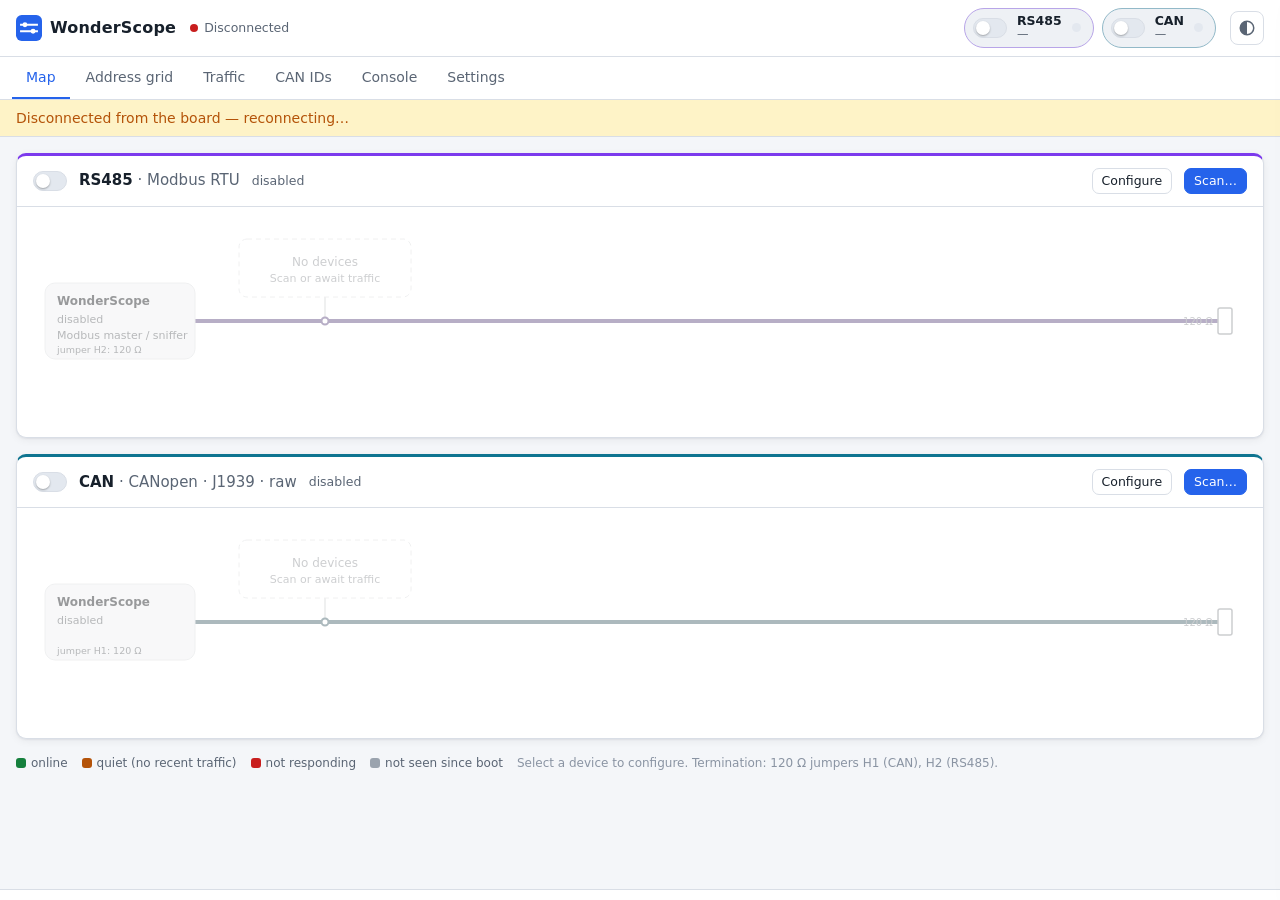
==== web/index.html @ 02e44f49 "WonderScope: RS485/CAN bus monitor and configurator for the Waveshare ESP32-S3-RS485-CAN Firmware (P" ====
<!doctype html>
<html lang="en">
<head>
<meta charset="utf-8">
<meta name="viewport" content="width=device-width, initial-scale=1">
<meta name="color-scheme" content="light dark">
<title>WonderScope</title>
<link rel="icon" href="data:image/svg+xml,%3Csvg xmlns='http://www.w3.org/2000/svg' viewBox='0 0 32 32'%3E%3Crect width='32' height='32' rx='7' fill='%232563eb'/%3E%3Cpath d='M5 12h22M5 20h22' stroke='white' stroke-width='2.5'/%3E%3Ccircle cx='11' cy='12' r='3' fill='white'/%3E%3Ccircle cx='21' cy='20' r='3' fill='white'/%3E%3C/svg%3E">
<link rel="stylesheet" href="style.css">
<script>
  // Apply the saved theme before first paint to avoid a flash.
  try { var t = localStorage.getItem('bs.theme'); if (t === 'light' || t === 'dark') document.documentElement.dataset.theme = t; } catch (e) {}
</script>
</head>
<body>
<header class="topbar">
  <div class="brand">
    <svg viewBox="0 0 32 32" aria-hidden="true"><rect width="32" height="32" rx="7" class="brand-bg"/><path d="M5 12h22M5 20h22" stroke="#fff" stroke-width="2.5"/><circle cx="11" cy="12" r="3" fill="#fff"/><circle cx="21" cy="20" r="3" fill="#fff"/></svg>
    <span>WonderScope</span>
  </div>
  <div class="conn" id="conn" title="Connection to the board"><span class="dot"></span><span id="connText">Connecting…</span></div>
  <div class="bus-pills">
    <div class="pill" data-bus="rs485" id="pill-rs485">
      <label class="switch" title="Enable / disable RS485"><input type="checkbox" data-act="toggle-bus" data-bus="rs485"><span></span></label>
      <div class="pill-text"><b>RS485</b><small id="pill-rs485-sub">—</small></div>
      <span class="led" id="led-rs485"></span>
    </div>
    <div class="pill" data-bus="can" id="pill-can">
      <label class="switch" title="Enable / disable CAN"><input type="checkbox" data-act="toggle-bus" data-bus="can"><span></span></label>
      <div class="pill-text"><b>CAN</b><small id="pill-can-sub">—</small></div>
      <span class="led" id="led-can"></span>
    </div>
  </div>
  <button class="icon-btn" id="themeBtn" title="Theme: auto" aria-label="Toggle theme">
    <svg viewBox="0 0 24 24" aria-hidden="true"><path d="M12 3a9 9 0 1 0 0 18V3z" fill="currentColor"/><circle cx="12" cy="12" r="9" fill="none" stroke="currentColor" stroke-width="2"/></svg>
  </button>
</header>

<nav class="tabs" role="tablist">
  <button role="tab" data-view="map" class="active">Map</button>
  <button role="tab" data-view="grid">Address grid</button>
  <button role="tab" data-view="traffic">Traffic</button>
  <button role="tab" data-view="ids">CAN IDs</button>
  <button role="tab" data-view="console">Console</button>
  <button role="tab" data-view="settings">Settings</button>
</nav>

<div class="banner" id="offline" hidden>Disconnected from the board — reconnecting…</div>

<main id="main">
  <section class="view active" id="view-map"></section>
  <section class="view" id="view-grid"></section>
  <section class="view" id="view-traffic"></section>
  <section class="view" id="view-ids"></section>
  <section class="view" id="view-console"></section>
  <section class="view" id="view-settings"></section>
</main>

<aside class="drawer" id="drawer" aria-hidden="true">
  <div class="drawer-inner" id="drawerInner"></div>
</aside>
<div class="scrim" id="scrim"></div>

<footer class="statusbar" id="statusbar"></footer>

<div class="toasts" id="toasts" aria-live="polite"></div>
<dialog id="modal"><form method="dialog" id="modalForm"></form></dialog>

<script src="app.js"></script>
</body>
</html>
---- web/style.css ----
/* WonderScope dashboard. Light/dark follows the OS; data-theme on <html> overrides. */

:root {
  --bg: #f4f6f9;
  --surface: #ffffff;
  --surface-2: #eef1f5;
  --surface-3: #e3e8ef;
  --border: #d9dee6;
  --text: #17202b;
  --text-2: #5a6574;
  --text-3: #8a94a3;
  --accent: #2563eb;
  --accent-soft: #dbe6ff;
  --on-accent: #ffffff;
  --ok: #15803d;
  --ok-soft: #dcfce7;
  --warn: #b45309;
  --warn-soft: #fef3c7;
  --err: #c81e1e;
  --err-soft: #fee2e2;
  --idle: #9aa3ae;
  --rs485: #7c3aed;
  --rs485-soft: #ede9fe;
  --can: #0e7490;
  --can-soft: #cffafe;
  --shadow: 0 1px 2px rgba(16, 24, 40, .06), 0 2px 8px rgba(16, 24, 40, .06);
  --shadow-lg: 0 8px 32px rgba(16, 24, 40, .18);
  --mono: ui-monospace, "Cascadia Mono", "SF Mono", Menlo, Consolas, "Liberation Mono", monospace;
  --sans: system-ui, -apple-system, "Segoe UI", Roboto, "Helvetica Neue", Arial, sans-serif;
  --radius: 10px;
  --term-bg: #0f141a;
  --term-text: #d6dde6;
  color-scheme: light;
}

@media (prefers-color-scheme: dark) {
  :root:not([data-theme="light"]) {
    --bg: #0d1117;
    --surface: #161b22;
    --surface-2: #1c222b;
    --surface-3: #252c37;
    --border: #2b333f;
    --text: #e6eaf0;
    --text-2: #9ba6b4;
    --text-3: #6c7684;
    --accent: #5b9bff;
    --accent-soft: #1b2b48;
    --on-accent: #0b1220;
    --ok: #3fb950;
    --ok-soft: #12301b;
    --warn: #e3a008;
    --warn-soft: #33270b;
    --err: #f85149;
    --err-soft: #3a1416;
    --idle: #5d6774;
    --rs485: #a78bfa;
    --rs485-soft: #2a2145;
    --can: #22d3ee;
    --can-soft: #0e2f36;
    --shadow: 0 1px 2px rgba(0, 0, 0, .4);
    --shadow-lg: 0 8px 32px rgba(0, 0, 0, .55);
    --term-bg: #0a0d12;
    color-scheme: dark;
  }
}

:root[data-theme="dark"] {
  --bg: #0d1117;
  --surface: #161b22;
  --surface-2: #1c222b;
  --surface-3: #252c37;
  --border: #2b333f;
  --text: #e6eaf0;
  --text-2: #9ba6b4;
  --text-3: #6c7684;
  --accent: #5b9bff;
  --accent-soft: #1b2b48;
  --on-accent: #0b1220;
  --ok: #3fb950;
  --ok-soft: #12301b;
  --warn: #e3a008;
  --warn-soft: #33270b;
  --err: #f85149;
  --err-soft: #3a1416;
  --idle: #5d6774;
  --rs485: #a78bfa;
  --rs485-soft: #2a2145;
  --can: #22d3ee;
  --can-soft: #0e2f36;
  --shadow: 0 1px 2px rgba(0, 0, 0, .4);
  --shadow-lg: 0 8px 32px rgba(0, 0, 0, .55);
  --term-bg: #0a0d12;
  color-scheme: dark;
}

* { box-sizing: border-box; }
html, body { height: 100%; }
body {
  margin: 0;
  background: var(--bg);
  color: var(--text);
  font: 14px/1.45 var(--sans);
  display: flex;
  flex-direction: column;
  -webkit-text-size-adjust: 100%;
}
button, input, select, textarea { font: inherit; color: inherit; }
code, .mono { font-family: var(--mono); font-size: 12.5px; }
a { color: var(--accent); }
[hidden] { display: none !important; }

/* ---------------------------------------------------------------- top bar */
.topbar {
  display: flex; align-items: center; gap: 14px;
  padding: 8px 16px;
  background: var(--surface);
  border-bottom: 1px solid var(--border);
  flex-wrap: wrap;
}
.brand { display: flex; align-items: center; gap: 8px; font-weight: 700; font-size: 16px; letter-spacing: .2px; }
.brand svg { width: 26px; height: 26px; }
.brand-bg { fill: var(--accent); }
.conn { display: flex; align-items: center; gap: 6px; color: var(--text-2); font-size: 12.5px; }
.conn .dot { width: 8px; height: 8px; border-radius: 50%; background: var(--idle); }
.conn.ok .dot { background: var(--ok); }
.conn.bad .dot { background: var(--err); }
.bus-pills { display: flex; gap: 8px; margin-left: auto; flex-wrap: wrap; }
.pill {
  display: flex; align-items: center; gap: 10px;
  padding: 5px 12px 5px 8px;
  border: 1px solid var(--border); border-radius: 999px;
  background: var(--surface-2);
}
.pill[data-bus="rs485"] { border-color: color-mix(in srgb, var(--rs485) 35%, var(--border)); }
.pill[data-bus="can"] { border-color: color-mix(in srgb, var(--can) 35%, var(--border)); }
.pill-text { display: flex; flex-direction: column; line-height: 1.15; }
.pill-text b { font-size: 12.5px; }
.pill-text small { color: var(--text-2); font-size: 11.5px; white-space: nowrap; }
.led { width: 9px; height: 9px; border-radius: 50%; background: var(--surface-3); transition: background .25s, box-shadow .25s; }
.led.rx { background: var(--ok); box-shadow: 0 0 6px var(--ok); }
.led.err { background: var(--err); box-shadow: 0 0 6px var(--err); }
.icon-btn {
  width: 34px; height: 34px; border-radius: 8px; display: grid; place-items: center;
  border: 1px solid var(--border); background: var(--surface); cursor: pointer; color: var(--text-2);
}
.icon-btn:hover { color: var(--text); background: var(--surface-2); }
.icon-btn svg { width: 18px; height: 18px; }

/* switch */
.switch { position: relative; display: inline-block; width: 34px; height: 20px; flex: none; }
.switch input { opacity: 0; width: 0; height: 0; position: absolute; }
.switch span { position: absolute; inset: 0; background: var(--surface-3); border-radius: 999px; cursor: pointer; transition: background .2s; border: 1px solid var(--border); }
.switch span::before { content: ""; position: absolute; width: 14px; height: 14px; left: 2px; top: 2px; background: #fff; border-radius: 50%; transition: transform .2s; box-shadow: 0 1px 2px rgba(0,0,0,.3); }
.switch input:checked + span { background: var(--ok); border-color: var(--ok); }
.switch input:checked + span::before { transform: translateX(14px); }
.switch input:focus-visible + span { outline: 2px solid var(--accent); outline-offset: 2px; }

/* ---------------------------------------------------------------- tabs */
.tabs {
  display: flex; gap: 2px; padding: 0 12px;
  background: var(--surface); border-bottom: 1px solid var(--border);
  overflow-x: auto; scrollbar-width: none;
}
.tabs button {
  border: 0; background: none; padding: 10px 14px; cursor: pointer; color: var(--text-2);
  border-bottom: 2px solid transparent; white-space: nowrap; font-weight: 500;
}
.tabs button:hover { color: var(--text); }
.tabs button.active { color: var(--accent); border-bottom-color: var(--accent); }

.banner { background: var(--warn-soft); color: var(--warn); padding: 8px 16px; font-weight: 500; border-bottom: 1px solid var(--border); }

main { flex: 1; overflow: auto; position: relative; }
.view { display: none; padding: 16px; max-width: 1500px; margin: 0 auto; }
.view.active { display: block; }
#view-console.active { display: flex; flex-direction: column; height: 100%; }

/* ---------------------------------------------------------------- generic */
.card {
  background: var(--surface); border: 1px solid var(--border); border-radius: var(--radius);
  box-shadow: var(--shadow); margin-bottom: 16px;
}
.card-head { display: flex; align-items: center; gap: 12px; padding: 12px 16px; border-bottom: 1px solid var(--border); flex-wrap: wrap; }
.card-head h2, .card-head h3 { margin: 0; font-size: 15px; }
.card-body { padding: 14px 16px; }
.muted { color: var(--text-2); }
.faint { color: var(--text-3); }
.spacer { flex: 1; }
.row { display: flex; gap: 8px; align-items: center; flex-wrap: wrap; }
.stack { display: flex; flex-direction: column; gap: 8px; }

.btn {
  display: inline-flex; align-items: center; gap: 6px;
  padding: 6px 12px; border-radius: 8px; border: 1px solid var(--border);
  background: var(--surface); cursor: pointer; font-weight: 500; white-space: nowrap;
}
.btn:hover { background: var(--surface-2); }
.btn:disabled { opacity: .5; cursor: default; }
.btn.primary { background: var(--accent); border-color: var(--accent); color: var(--on-accent); }
.btn.primary:hover { filter: brightness(1.08); }
.btn.danger { color: var(--err); border-color: color-mix(in srgb, var(--err) 40%, var(--border)); }
.btn.danger:hover { background: var(--err-soft); }
.btn.small { padding: 3px 9px; font-size: 12.5px; border-radius: 7px; }
.btn.ghost { border-color: transparent; background: none; }
.btn.ghost:hover { background: var(--surface-2); }
.btn svg { width: 15px; height: 15px; }

input[type=text], input[type=number], input[type=password], input:not([type]), select, textarea {
  background: var(--surface); border: 1px solid var(--border); border-radius: 7px;
  padding: 6px 9px; min-width: 0;
}
input:focus, select:focus, textarea:focus { outline: 2px solid color-mix(in srgb, var(--accent) 55%, transparent); outline-offset: -1px; border-color: var(--accent); }
input[type=number] { width: 90px; }
input.w-sm { width: 70px; }
input.w-md { width: 130px; }
textarea { width: 100%; resize: vertical; min-height: 60px; }
label.field { display: flex; flex-direction: column; gap: 4px; font-size: 12.5px; color: var(--text-2); }
label.field > span { font-weight: 500; }
label.check { display: inline-flex; align-items: center; gap: 6px; cursor: pointer; }
.form-grid { display: grid; grid-template-columns: repeat(auto-fill, minmax(160px, 1fr)); gap: 12px; }
.hint { font-size: 12.5px; color: var(--text-2); margin: 6px 0 0; }
.warnbox { background: var(--warn-soft); color: var(--warn); padding: 8px 12px; border-radius: 8px; font-size: 13px; }
.errbox { background: var(--err-soft); color: var(--err); padding: 8px 12px; border-radius: 8px; font-size: 13px; }
.infobox { background: var(--accent-soft); color: var(--text); padding: 8px 12px; border-radius: 8px; font-size: 13px; }

.chip {
  display: inline-flex; align-items: center; gap: 5px; padding: 1px 8px; border-radius: 999px;
  font-size: 11.5px; font-weight: 600; background: var(--surface-2); color: var(--text-2); white-space: nowrap;
}
.chip::before { content: ""; width: 6px; height: 6px; border-radius: 50%; background: currentColor; }
.chip.ok { background: var(--ok-soft); color: var(--ok); }
.chip.warn { background: var(--warn-soft); color: var(--warn); }
.chip.err { background: var(--err-soft); color: var(--err); }
.chip.plain::before { display: none; }
.badge {
  display: inline-block; font: 600 11px/1 var(--mono); padding: 3px 6px; border-radius: 5px;
  background: var(--surface-2); color: var(--text-2);
}
.badge.rs485 { background: var(--rs485-soft); color: var(--rs485); }
.badge.can { background: var(--can-soft); color: var(--can); }

table.tbl { width: 100%; border-collapse: collapse; font-size: 13px; }
.tbl th { text-align: left; font-weight: 600; color: var(--text-2); font-size: 12px; padding: 6px 8px; border-bottom: 1px solid var(--border); position: sticky; top: 0; background: var(--surface); z-index: 1; white-space: nowrap; }
.tbl td { padding: 5px 8px; border-bottom: 1px solid var(--surface-2); vertical-align: top; }
.tbl tr:hover td { background: var(--surface-2); }
.tbl .mono { white-space: nowrap; }
.tbl th.sortable { cursor: pointer; user-select: none; }
.tbl th.sorted::after { content: " ▾"; }
.tbl th.sorted.asc::after { content: " ▴"; }
.table-wrap { overflow: auto; max-height: 70vh; }
.kv { display: grid; grid-template-columns: max-content 1fr; gap: 4px 14px; font-size: 13px; }
.kv dt { color: var(--text-2); }
.kv dd { margin: 0; word-break: break-word; }

/* ---------------------------------------------------------------- map */
.bus-card .card-head .meta { color: var(--text-2); font-size: 12.5px; }
.bus-card[data-bus="rs485"] { border-top: 3px solid var(--rs485); }
.bus-card[data-bus="can"] { border-top: 3px solid var(--can); }
.bus-card.off .topo { opacity: .45; filter: grayscale(.7); }
.topo-wrap { padding: 8px 8px 12px; overflow-x: auto; }
.topo { display: block; }
.topo .trunk { stroke-width: 4; fill: none; stroke-linecap: round; }
.bus-card[data-bus="rs485"] .trunk { stroke: var(--rs485); }
.bus-card[data-bus="can"] .trunk { stroke: var(--can); }
.topo .drop { stroke-width: 2; stroke: var(--border); }
.topo .gw rect { fill: var(--surface-2); stroke: var(--border); }
.topo .gw text { fill: var(--text); font-size: 12px; font-weight: 600; }
.topo .gw .sub { fill: var(--text-2); font-weight: 400; font-size: 11px; }
.topo .term { stroke: var(--text-3); fill: var(--surface); stroke-width: 1.5; }
.topo .term-label { fill: var(--text-3); font-size: 10px; }
.topo .node { cursor: pointer; }
.topo .node rect.box { fill: var(--surface); stroke: var(--border); stroke-width: 1.2; transition: stroke .2s; }
.topo .node:hover rect.box, .topo .node:focus rect.box { stroke: var(--accent); stroke-width: 2; }
.topo .node.selected rect.box { stroke: var(--accent); stroke-width: 2.5; }
.topo .node .strip { fill: var(--idle); }
.topo .node.ok .strip { fill: var(--ok); }
.topo .node.stale .strip { fill: var(--warn); }
.topo .node.err .strip { fill: var(--err); }
.topo .node .t1 { fill: var(--text); font-size: 12.5px; font-weight: 600; }
.topo .node .t2 { fill: var(--text-2); font-size: 11px; }
.topo .node .tag { font: 600 10.5px var(--mono); }
.topo .node .tagbg { fill: var(--surface-2); }
.bus-card[data-bus="rs485"] .node .tag { fill: var(--rs485); }
.bus-card[data-bus="can"] .node .tag { fill: var(--can); }
.topo .node .act { fill: var(--surface-3); }
.topo .node .act.on { animation: act .5s ease-out; }
@keyframes act { 0% { fill: var(--ok); } 100% { fill: var(--surface-3); } }
.topo .ghost rect { fill: none; stroke: var(--border); stroke-dasharray: 5 4; }
.topo .ghost text { fill: var(--text-3); font-size: 12px; }
.topo .ghost { cursor: pointer; }
.topo .ghost:hover rect { stroke: var(--accent); }

.scanbar { display: flex; align-items: center; gap: 12px; padding: 8px 16px; background: var(--accent-soft); border-bottom: 1px solid var(--border); font-size: 13px; }
.progress { flex: 1; height: 6px; background: var(--surface-3); border-radius: 99px; overflow: hidden; min-width: 80px; }
.progress > div { height: 100%; background: var(--accent); width: 0; transition: width .2s; }

.legend { display: flex; gap: 14px; flex-wrap: wrap; font-size: 12px; color: var(--text-2); align-items: center; }
.legend i { display: inline-block; width: 10px; height: 10px; border-radius: 3px; margin-right: 5px; vertical-align: -1px; }

/* ---------------------------------------------------------------- grid */
.addr-grid { display: grid; grid-template-columns: repeat(16, minmax(34px, 58px)); gap: 4px; }
.cell {
  aspect-ratio: 1.25; min-height: 30px; border-radius: 6px; border: 1px solid var(--border);
  background: var(--surface); font: 500 11.5px var(--mono); color: var(--text-3);
  display: grid; place-items: center; cursor: pointer; padding: 0; position: relative;
}
.cell:hover { border-color: var(--accent); color: var(--text); }
.cell.found { background: var(--ok-soft); color: var(--ok); border-color: color-mix(in srgb, var(--ok) 45%, var(--border)); font-weight: 700; }
.cell.found.stale { background: var(--warn-soft); color: var(--warn); border-color: color-mix(in srgb, var(--warn) 45%, var(--border)); }
.cell.found.err { background: var(--err-soft); color: var(--err); border-color: color-mix(in srgb, var(--err) 45%, var(--border)); }
.cell.found.offline { background: var(--surface-2); color: var(--text-2); border-style: dashed; }
.cell.scanning { outline: 2px solid var(--accent); outline-offset: 1px; }
.cell.scanned:not(.found) { background: var(--surface-2); }
.cell.selected { box-shadow: 0 0 0 2px var(--accent); }
.cell .lbl { position: absolute; bottom: 1px; left: 0; right: 0; font-size: 8.5px; overflow: hidden; white-space: nowrap; text-overflow: ellipsis; font-weight: 400; padding: 0 2px; }
.seg { display: inline-flex; border: 1px solid var(--border); border-radius: 8px; overflow: hidden; }
.seg button { border: 0; background: var(--surface); padding: 5px 12px; cursor: pointer; color: var(--text-2); }
.seg button + button { border-left: 1px solid var(--border); }
.seg button.on { background: var(--accent-soft); color: var(--accent); font-weight: 600; }

/* ---------------------------------------------------------------- traffic */
.toolbar { display: flex; gap: 8px; align-items: center; flex-wrap: wrap; margin-bottom: 10px; }
.traffic-table td.data { font-family: var(--mono); font-size: 12px; word-break: break-all; }
.traffic-table td.dec { font-size: 12px; color: var(--text-2); }
.traffic-table tr.tx td { background: color-mix(in srgb, var(--accent-soft) 45%, transparent); }
.traffic-table tr.bad td.data { color: var(--err); }
.traffic-table .bus-rs485 { color: var(--rs485); font-weight: 600; }
.traffic-table .bus-can { color: var(--can); font-weight: 600; }
.ids-table .chg { background: var(--warn-soft); color: var(--warn); border-radius: 3px; }
.empty { padding: 32px; text-align: center; color: var(--text-2); }

/* ---------------------------------------------------------------- console */
.term {
  flex: 1; min-height: 300px; background: var(--term-bg); color: var(--term-text); border-radius: var(--radius);
  font: 13px/1.45 var(--mono); padding: 12px 14px; overflow: auto; white-space: pre-wrap; word-break: break-word;
  border: 1px solid var(--border);
}
.term .in { color: #7cc4ff; }
.term .err { color: #ff8b85; }
.term .note { color: #98a3b3; }
.term .tr { color: #b8e3b0; }
.term-input { display: flex; align-items: center; gap: 0; margin-top: 8px; background: var(--term-bg); border-radius: var(--radius); border: 1px solid var(--border); padding: 0 12px; }
.term-input span { font: 13px var(--mono); color: #7cc4ff; white-space: nowrap; }
.term-input input { flex: 1; background: transparent; border: 0; color: var(--term-text); font: 13px var(--mono); padding: 10px 8px; outline: none; }
.term-input input:focus { outline: none; }
.term-bar { display: flex; gap: 8px; align-items: center; margin-bottom: 8px; flex-wrap: wrap; }

/* ---------------------------------------------------------------- drawer */
.drawer {
  position: fixed; top: 0; right: 0; bottom: 0; width: min(560px, 100vw);
  background: var(--surface); border-left: 1px solid var(--border); box-shadow: var(--shadow-lg);
  transform: translateX(105%); transition: transform .22s ease; z-index: 30; display: flex; flex-direction: column;
}
.drawer.open { transform: none; }
.drawer-inner { flex: 1; overflow: auto; display: flex; flex-direction: column; }
.scrim { position: fixed; inset: 0; background: rgba(0,0,0,.25); z-index: 25; opacity: 0; pointer-events: none; transition: opacity .2s; }
.scrim.open { opacity: 1; pointer-events: auto; }
@media (min-width: 1100px) { .scrim.open { opacity: 0; pointer-events: none; } }
.dh { padding: 14px 16px 0; border-bottom: 1px solid var(--border); position: sticky; top: 0; background: var(--surface); z-index: 2; }
.dh-top { display: flex; gap: 10px; align-items: center; }
.dh-title { flex: 1; min-width: 0; }
.dh-title input { font-size: 16px; font-weight: 600; border: 1px solid transparent; background: none; width: 100%; padding: 3px 6px; margin-left: -6px; }
.dh-title input:hover { border-color: var(--border); }
.dh-sub { font-size: 12.5px; color: var(--text-2); margin: 2px 0 8px; }
.dtabs { display: flex; gap: 2px; margin-top: 6px; }
.dtabs button { border: 0; background: none; padding: 8px 12px; cursor: pointer; color: var(--text-2); border-bottom: 2px solid transparent; font-weight: 500; }
.dtabs button.active { color: var(--accent); border-bottom-color: var(--accent); }
.dbody { padding: 14px 16px 24px; }
.dsec { margin-bottom: 18px; }
.dsec h4 { margin: 0 0 8px; font-size: 13px; color: var(--text-2); text-transform: uppercase; letter-spacing: .5px; }
.val-big { font: 600 18px var(--mono); }
.spark { width: 90px; height: 24px; }
.spark path { fill: none; stroke: var(--accent); stroke-width: 1.5; }
.edit-in { width: 90px; font-family: var(--mono); font-size: 12px; padding: 2px 6px; }
.nmt-row .btn { flex: 1; justify-content: center; }

/* ---------------------------------------------------------------- status bar */
.statusbar {
  display: flex; gap: 18px; padding: 5px 16px; font-size: 12px; color: var(--text-2);
  background: var(--surface); border-top: 1px solid var(--border); flex-wrap: wrap;
}
.statusbar b { color: var(--text); font-weight: 600; }
.statusbar .err b { color: var(--err); }

/* ---------------------------------------------------------------- toasts & modal */
.toasts { position: fixed; bottom: 40px; left: 50%; transform: translateX(-50%); display: flex; flex-direction: column; gap: 8px; z-index: 50; align-items: center; pointer-events: none; }
.toast { background: var(--text); color: var(--bg); padding: 9px 14px; border-radius: 8px; box-shadow: var(--shadow-lg); max-width: min(90vw, 560px); font-size: 13px; pointer-events: auto; animation: tin .2s ease; }
.toast.err { background: var(--err); color: #fff; }
.toast.ok { background: var(--ok); color: #fff; }
@keyframes tin { from { transform: translateY(8px); opacity: 0; } }
dialog { border: 1px solid var(--border); border-radius: 12px; padding: 0; background: var(--surface); color: var(--text); box-shadow: var(--shadow-lg); width: min(560px, calc(100vw - 32px)); }
dialog::backdrop { background: rgba(0,0,0,.35); }
.mh { padding: 14px 18px; border-bottom: 1px solid var(--border); font-weight: 600; font-size: 15px; }
.mb { padding: 16px 18px; display: flex; flex-direction: column; gap: 12px; }
.mf { padding: 12px 18px; border-top: 1px solid var(--border); display: flex; justify-content: flex-end; gap: 8px; }

/* ---------------------------------------------------------------- settings */
.settings-grid { display: grid; grid-template-columns: repeat(auto-fill, minmax(420px, 1fr)); gap: 16px; align-items: start; }
.settings-grid .card { margin: 0; }

@media (max-width: 700px) {
  .topbar { gap: 8px; padding: 8px 12px; }
  .bus-pills { margin-left: 0; width: 100%; }
  .pill { flex: 1; }
  .view { padding: 12px; }
  .settings-grid { grid-template-columns: 1fr; }
  .addr-grid { grid-template-columns: repeat(8, 1fr); }
  .statusbar { gap: 10px; }
  .hide-sm { display: none; }
}
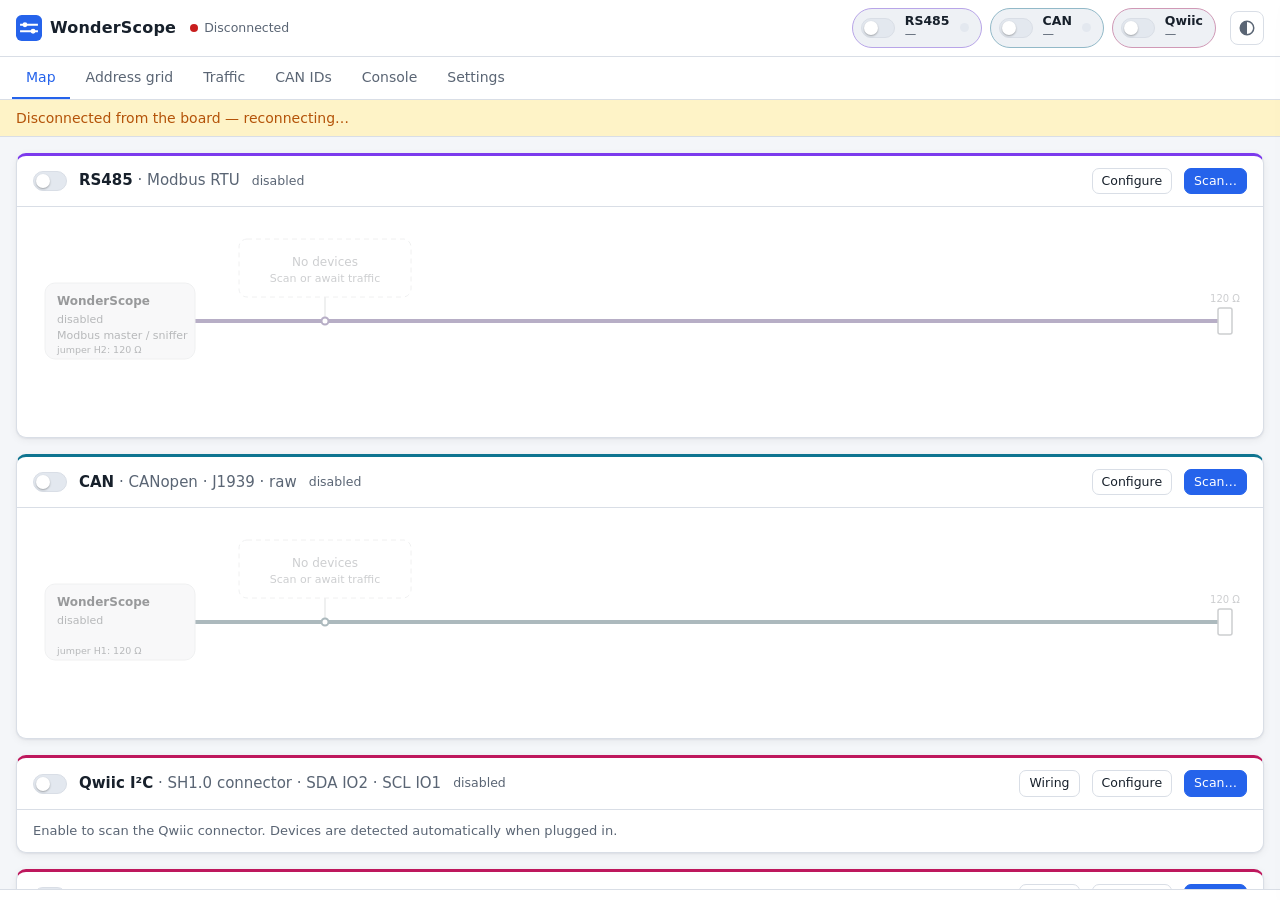
==== commit 31005d43: "Add I2C and SPI expansion buses Qwiic I2C on the SH1.0 connector (SDA IO2, SCL IO1), header I2C (IO8" ====
--- a/web/index.html
+++ b/web/index.html
@@ -29,6 +29,10 @@
       <label class="switch" title="Enable / disable CAN"><input type="checkbox" data-act="toggle-bus" data-bus="can"><span></span></label>
       <div class="pill-text"><b>CAN</b><small id="pill-can-sub">—</small></div>
       <span class="led" id="led-can"></span>
+    </div>
+    <div class="pill" data-bus="qwiic" id="pill-qwiic">
+      <label class="switch" title="Enable / disable Qwiic I²C"><input type="checkbox" data-act="toggle-bus" data-bus="qwiic"><span></span></label>
+      <div class="pill-text"><b>Qwiic</b><small id="pill-qwiic-sub">—</small></div>
     </div>
   </div>
   <button class="icon-btn" id="themeBtn" title="Theme: auto" aria-label="Toggle theme">
--- a/web/style.css
+++ b/web/style.css
@@ -23,6 +23,10 @@
   --rs485-soft: #ede9fe;
   --can: #0e7490;
   --can-soft: #cffafe;
+  --i2c: #be185d;
+  --i2c-soft: #fce7f3;
+  --spi: #4d7c0f;
+  --spi-soft: #ecfccb;
   --shadow: 0 1px 2px rgba(16, 24, 40, .06), 0 2px 8px rgba(16, 24, 40, .06);
   --shadow-lg: 0 8px 32px rgba(16, 24, 40, .18);
   --mono: ui-monospace, "Cascadia Mono", "SF Mono", Menlo, Consolas, "Liberation Mono", monospace;
@@ -57,6 +61,10 @@
     --rs485-soft: #2a2145;
     --can: #22d3ee;
     --can-soft: #0e2f36;
+    --i2c: #f472b6;
+    --i2c-soft: #3a1529;
+    --spi: #a3e635;
+    --spi-soft: #22300c;
     --shadow: 0 1px 2px rgba(0, 0, 0, .4);
     --shadow-lg: 0 8px 32px rgba(0, 0, 0, .55);
     --term-bg: #0a0d12;
@@ -87,6 +95,10 @@
   --rs485-soft: #2a2145;
   --can: #22d3ee;
   --can-soft: #0e2f36;
+  --i2c: #f472b6;
+  --i2c-soft: #3a1529;
+  --spi: #a3e635;
+  --spi-soft: #22300c;
   --shadow: 0 1px 2px rgba(0, 0, 0, .4);
   --shadow-lg: 0 8px 32px rgba(0, 0, 0, .55);
   --term-bg: #0a0d12;
@@ -238,6 +250,9 @@
 }
 .badge.rs485 { background: var(--rs485-soft); color: var(--rs485); }
 .badge.can { background: var(--can-soft); color: var(--can); }
+.badge.qwiic, .badge.i2c { background: var(--i2c-soft); color: var(--i2c); }
+.badge.spi { background: var(--spi-soft); color: var(--spi); }
+.pill[data-bus="qwiic"] { border-color: color-mix(in srgb, var(--i2c) 35%, var(--border)); }
 
 table.tbl { width: 100%; border-collapse: collapse; font-size: 13px; }
 .tbl th { text-align: left; font-weight: 600; color: var(--text-2); font-size: 12px; padding: 6px 8px; border-bottom: 1px solid var(--border); position: sticky; top: 0; background: var(--surface); z-index: 1; white-space: nowrap; }
@@ -256,6 +271,13 @@
 .bus-card .card-head .meta { color: var(--text-2); font-size: 12.5px; }
 .bus-card[data-bus="rs485"] { border-top: 3px solid var(--rs485); }
 .bus-card[data-bus="can"] { border-top: 3px solid var(--can); }
+.bus-card[data-bus="qwiic"], .bus-card[data-bus="i2c"] { border-top: 3px solid var(--i2c); }
+.bus-card[data-bus="spi"] { border-top: 3px solid var(--spi); }
+.bus-card[data-bus="qwiic"] .trunk, .bus-card[data-bus="i2c"] .trunk { stroke: var(--i2c); }
+.bus-card[data-bus="spi"] .trunk { stroke: var(--spi); }
+.bus-card[data-bus="qwiic"] .node .tag, .bus-card[data-bus="i2c"] .node .tag { fill: var(--i2c); }
+.bus-card[data-bus="spi"] .node .tag { fill: var(--spi); }
+.xbus-hint { padding: 12px 16px; color: var(--text-2); font-size: 13px; }
 .bus-card.off .topo { opacity: .45; filter: grayscale(.7); }
 .topo-wrap { padding: 8px 8px 12px; overflow-x: auto; }
 .topo { display: block; }
@@ -326,6 +348,8 @@
 .traffic-table tr.bad td.data { color: var(--err); }
 .traffic-table .bus-rs485 { color: var(--rs485); font-weight: 600; }
 .traffic-table .bus-can { color: var(--can); font-weight: 600; }
+.traffic-table .bus-i2c { color: var(--i2c); font-weight: 600; }
+.traffic-table .bus-spi { color: var(--spi); font-weight: 600; }
 .ids-table .chg { background: var(--warn-soft); color: var(--warn); border-radius: 3px; }
 .empty { padding: 32px; text-align: center; color: var(--text-2); }
 
@@ -369,8 +393,37 @@
 .dsec { margin-bottom: 18px; }
 .dsec h4 { margin: 0 0 8px; font-size: 13px; color: var(--text-2); text-transform: uppercase; letter-spacing: .5px; }
 .val-big { font: 600 18px var(--mono); }
-.spark { width: 90px; height: 24px; }
+.spark { width: 90px; height: 24px; display: block; }
 .spark path { fill: none; stroke: var(--accent); stroke-width: 1.5; }
+.spark-btn { border: 1px solid transparent; background: none; padding: 2px; border-radius: 6px; cursor: pointer; }
+.spark-btn:hover { border-color: var(--border); background: var(--surface-2); }
+.spark-btn.on { border-color: var(--accent); background: var(--accent-soft); }
+.big-chart { width: 100%; height: auto; display: block; }
+.big-chart .ch-bg { fill: var(--surface-2); }
+.big-chart .ch-grid { stroke: var(--border); stroke-width: 1; }
+.big-chart .ch-lbl { fill: var(--text-2); font: 10.5px var(--mono); }
+.big-chart .ch-line { fill: none; stroke: var(--accent); stroke-width: 2; stroke-linejoin: round; }
+.big-chart .ch-dot { fill: var(--accent); }
+.xsec { border: 1px solid var(--border); border-radius: 8px; padding: 10px 12px; display: flex; flex-direction: column; gap: 8px; }
+.pin-diagram { width: 100%; max-width: 560px; height: auto; display: block; }
+.pin-diagram .pd-title { fill: var(--text); font-size: 12.5px; font-weight: 600; }
+.pin-diagram .pd-body { fill: var(--surface-2); stroke: var(--border); }
+.pin-diagram .pd-pin { stroke: var(--border); fill: var(--surface-2); }
+.pin-diagram .pd-lbl { fill: var(--text); font: 600 11.5px var(--mono); }
+.pin-diagram .pd-name { fill: var(--text); font: 11.5px var(--mono); }
+.pin-diagram .pd-fn { font-size: 11.5px; font-weight: 600; fill: var(--text-2); }
+.pin-diagram .pd-dot { stroke-width: 2; fill: var(--surface); stroke: var(--text-3); }
+.pin-diagram .pd-note { fill: var(--text-3); font-size: 11px; }
+.pin-diagram .pd-pwr { fill: var(--err-soft); stroke: var(--err); }
+.pin-diagram .pd-gnd { fill: var(--surface-3); stroke: var(--text-2); }
+.pin-diagram .pd-i2c { fill: var(--i2c-soft); stroke: var(--i2c); }
+.pin-diagram .pd-spi, .pin-diagram .pd-cs { fill: var(--spi-soft); stroke: var(--spi); }
+.pin-diagram .pd-cs { stroke-dasharray: 3 2; }
+.pin-diagram .pd-usb { fill: var(--surface); stroke: var(--text-3); stroke-dasharray: 2 2; }
+.pin-diagram .pd-t-i2c { fill: var(--i2c); }
+.pin-diagram .pd-t-spi, .pin-diagram .pd-t-cs { fill: var(--spi); }
+.pin-diagram .pd-t-usb { fill: var(--text-3); }
+.pin-diagram .pd-dim { opacity: .35; }
 .edit-in { width: 90px; font-family: var(--mono); font-size: 12px; padding: 2px 6px; }
 .nmt-row .btn { flex: 1; justify-content: center; }
 
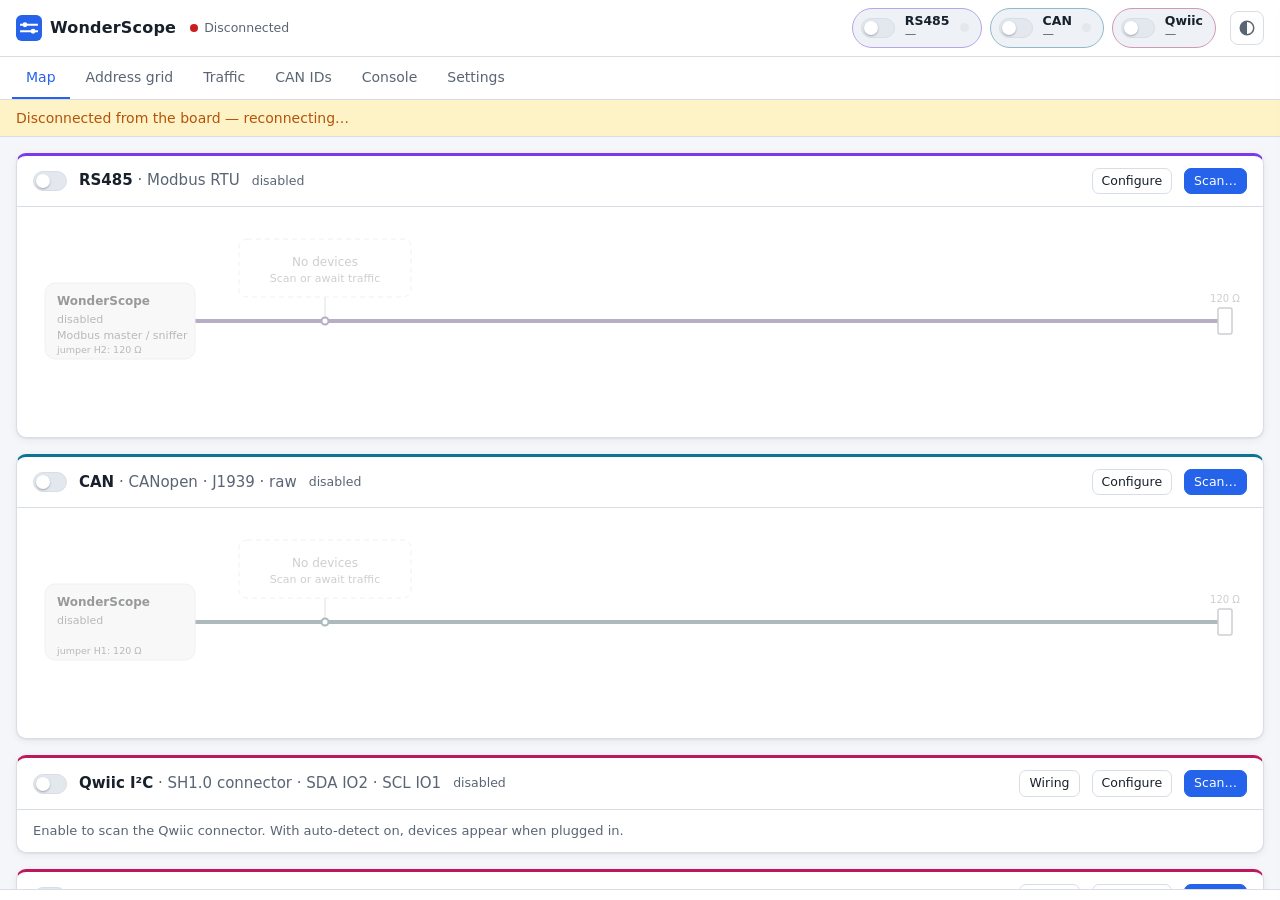
==== commit ec6c0933: "Code review fixes Firmware - CAN: NMT, cansend and selftest read the correct argument keys - CAN: J1" ====
--- a/web/index.html
+++ b/web/index.html
@@ -21,17 +21,17 @@
   <div class="conn" id="conn" title="Connection to the board"><span class="dot"></span><span id="connText">Connecting…</span></div>
   <div class="bus-pills">
     <div class="pill" data-bus="rs485" id="pill-rs485">
-      <label class="switch" title="Enable / disable RS485"><input type="checkbox" data-act="toggle-bus" data-bus="rs485"><span></span></label>
+      <label class="switch" title="Enable / disable RS485"><input type="checkbox" aria-label="Enable RS485" data-act="toggle-bus" data-bus="rs485"><span></span></label>
       <div class="pill-text"><b>RS485</b><small id="pill-rs485-sub">—</small></div>
       <span class="led" id="led-rs485"></span>
     </div>
     <div class="pill" data-bus="can" id="pill-can">
-      <label class="switch" title="Enable / disable CAN"><input type="checkbox" data-act="toggle-bus" data-bus="can"><span></span></label>
+      <label class="switch" title="Enable / disable CAN"><input type="checkbox" aria-label="Enable CAN" data-act="toggle-bus" data-bus="can"><span></span></label>
       <div class="pill-text"><b>CAN</b><small id="pill-can-sub">—</small></div>
       <span class="led" id="led-can"></span>
     </div>
     <div class="pill" data-bus="qwiic" id="pill-qwiic">
-      <label class="switch" title="Enable / disable Qwiic I²C"><input type="checkbox" data-act="toggle-bus" data-bus="qwiic"><span></span></label>
+      <label class="switch" title="Enable / disable Qwiic I²C"><input type="checkbox" aria-label="Enable Qwiic I²C" data-act="toggle-bus" data-bus="qwiic"><span></span></label>
       <div class="pill-text"><b>Qwiic</b><small id="pill-qwiic-sub">—</small></div>
     </div>
   </div>
